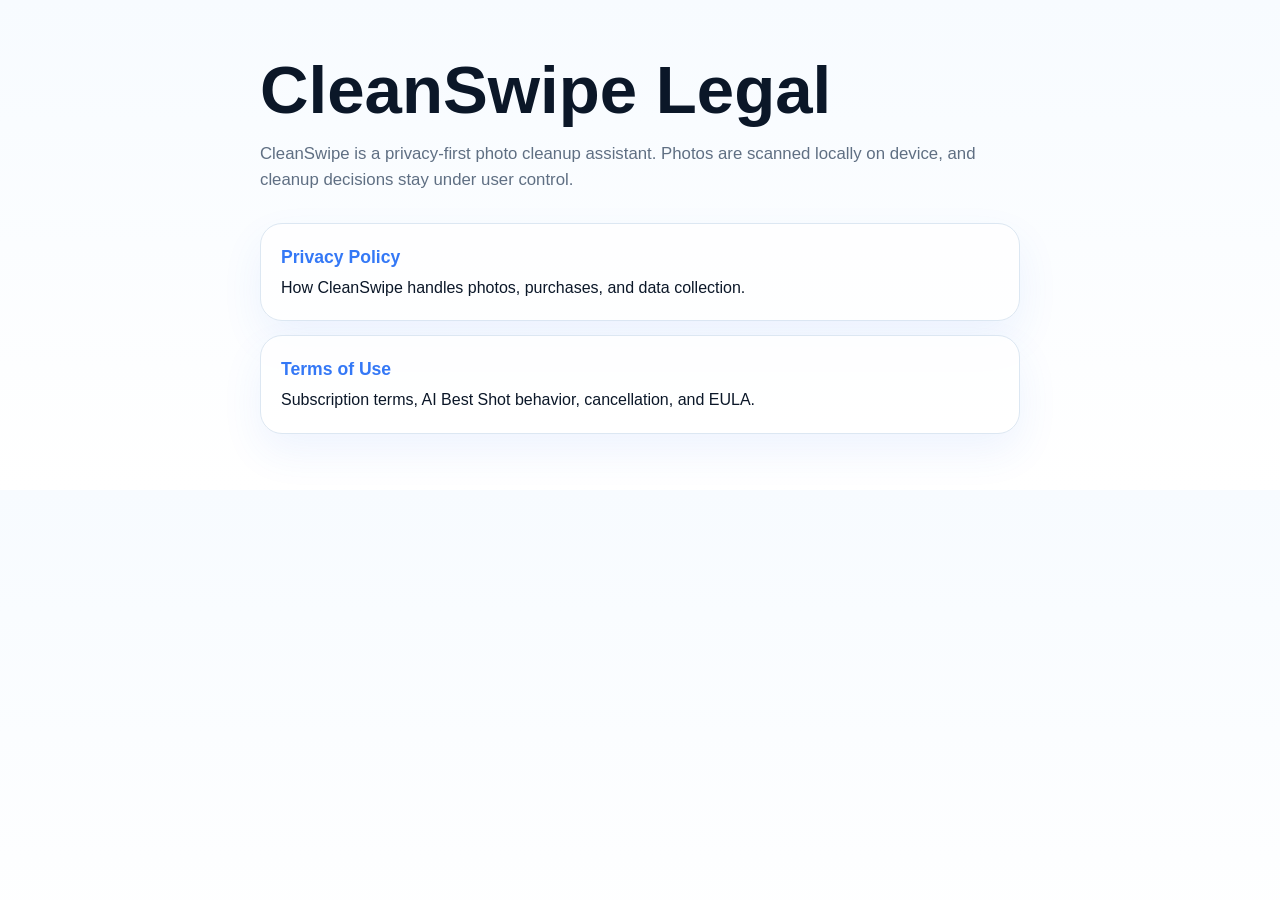
==== legal/index.html @ b32c8df9 "Deploy CleanSwipe public pages" ====
<!doctype html>
<html lang="en">
<head>
  <meta charset="utf-8">
  <meta name="viewport" content="width=device-width, initial-scale=1">
  <title>CleanSwipe Legal</title>
  <style>
    :root {
      color-scheme: light;
      --bg: #f7fbff;
      --card: #ffffff;
      --text: #0b1728;
      --muted: #5f6f83;
      --blue: #3478f6;
      --line: #dce7f2;
    }
    body {
      margin: 0;
      font-family: -apple-system, BlinkMacSystemFont, "SF Pro Text", "Segoe UI", sans-serif;
      background: linear-gradient(180deg, var(--bg), #ffffff);
      color: var(--text);
      line-height: 1.55;
    }
    main {
      max-width: 760px;
      margin: 0 auto;
      padding: 56px 22px;
    }
    h1 {
      margin: 0 0 12px;
      font-size: clamp(2.2rem, 8vw, 4.2rem);
      line-height: 1.02;
      letter-spacing: 0;
    }
    p {
      color: var(--muted);
      font-size: 1.05rem;
    }
    .links {
      display: grid;
      gap: 14px;
      margin-top: 30px;
    }
    a.card {
      display: block;
      padding: 20px;
      border: 1px solid var(--line);
      border-radius: 22px;
      background: rgba(255, 255, 255, 0.82);
      color: var(--text);
      text-decoration: none;
      box-shadow: 0 18px 42px rgba(52, 120, 246, 0.08);
    }
    a.card strong {
      display: block;
      margin-bottom: 4px;
      color: var(--blue);
      font-size: 1.1rem;
    }
  </style>
</head>
<body>
  <main>
    <h1>CleanSwipe Legal</h1>
    <p>
      CleanSwipe is a privacy-first photo cleanup assistant. Photos are scanned
      locally on device, and cleanup decisions stay under user control.
    </p>
    <div class="links">
      <a class="card" href="./privacy.html">
        <strong>Privacy Policy</strong>
        How CleanSwipe handles photos, purchases, and data collection.
      </a>
      <a class="card" href="./terms.html">
        <strong>Terms of Use</strong>
        Subscription terms, AI Best Shot behavior, cancellation, and EULA.
      </a>
    </div>
  </main>
</body>
</html>
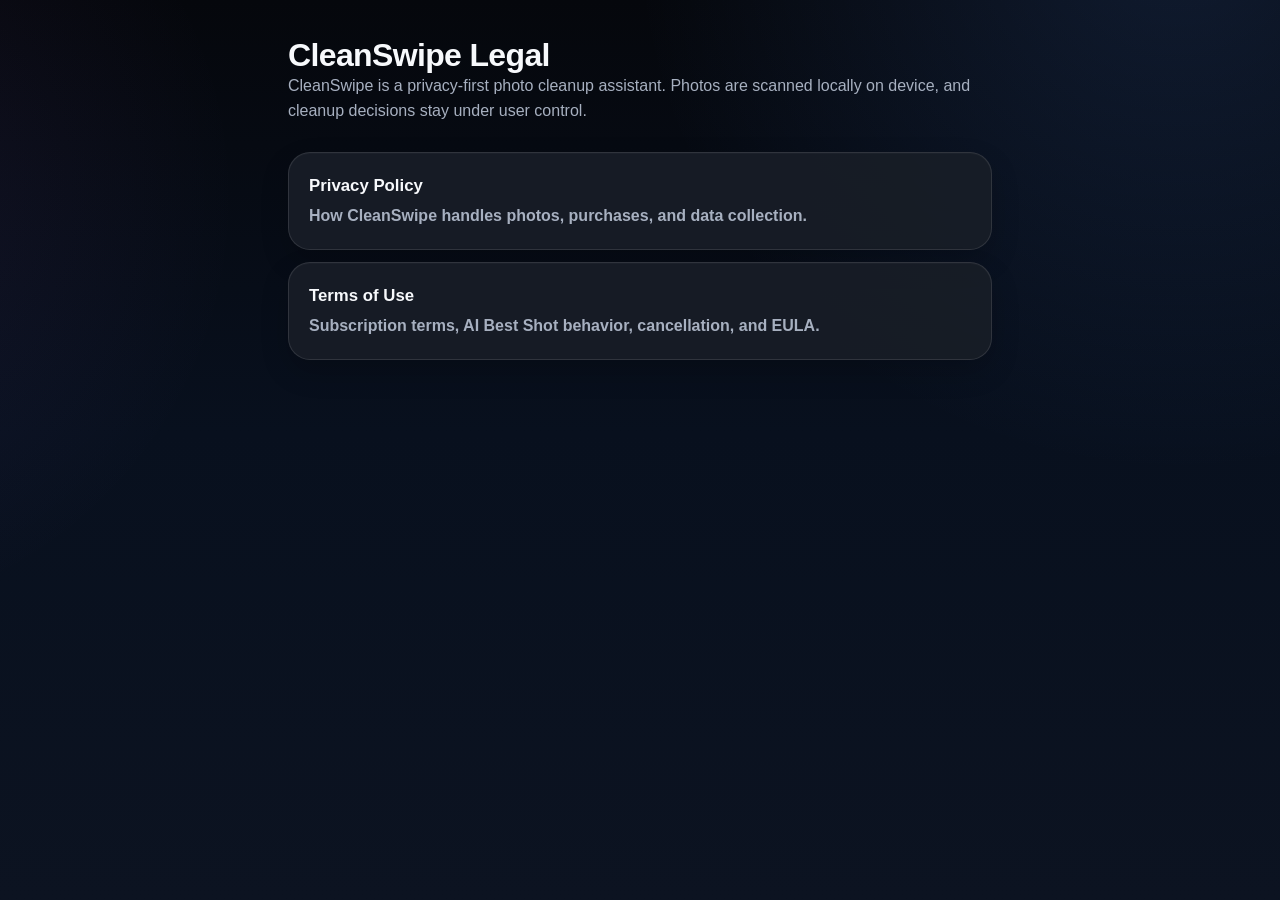
==== commit e1089f43: "Publish updated CleanSwipe privacy and terms for 1.0.5" ====
--- a/legal/index.html
+++ b/legal/index.html
@@ -4,60 +4,7 @@
   <meta charset="utf-8">
   <meta name="viewport" content="width=device-width, initial-scale=1">
   <title>CleanSwipe Legal</title>
-  <style>
-    :root {
-      color-scheme: light;
-      --bg: #f7fbff;
-      --card: #ffffff;
-      --text: #0b1728;
-      --muted: #5f6f83;
-      --blue: #3478f6;
-      --line: #dce7f2;
-    }
-    body {
-      margin: 0;
-      font-family: -apple-system, BlinkMacSystemFont, "SF Pro Text", "Segoe UI", sans-serif;
-      background: linear-gradient(180deg, var(--bg), #ffffff);
-      color: var(--text);
-      line-height: 1.55;
-    }
-    main {
-      max-width: 760px;
-      margin: 0 auto;
-      padding: 56px 22px;
-    }
-    h1 {
-      margin: 0 0 12px;
-      font-size: clamp(2.2rem, 8vw, 4.2rem);
-      line-height: 1.02;
-      letter-spacing: 0;
-    }
-    p {
-      color: var(--muted);
-      font-size: 1.05rem;
-    }
-    .links {
-      display: grid;
-      gap: 14px;
-      margin-top: 30px;
-    }
-    a.card {
-      display: block;
-      padding: 20px;
-      border: 1px solid var(--line);
-      border-radius: 22px;
-      background: rgba(255, 255, 255, 0.82);
-      color: var(--text);
-      text-decoration: none;
-      box-shadow: 0 18px 42px rgba(52, 120, 246, 0.08);
-    }
-    a.card strong {
-      display: block;
-      margin-bottom: 4px;
-      color: var(--blue);
-      font-size: 1.1rem;
-    }
-  </style>
+  <link rel="stylesheet" href="./legal.css">
 </head>
 <body>
   <main>
--- a/legal/legal.css
+++ b/legal/legal.css
@@ -0,0 +1,221 @@
+:root {
+  color-scheme: dark;
+  --canvas-top: #05070c;
+  --canvas-mid: #08101e;
+  --canvas-bottom: #0c1321;
+  --surface: rgba(24, 29, 39, 0.94);
+  --surface-raised: rgba(31, 38, 51, 0.96);
+  --stroke: rgba(255, 255, 255, 0.11);
+  --divider: rgba(255, 255, 255, 0.075);
+  --text: #f7f9fc;
+  --muted: #a7b0c0;
+  --blue: #4e8fff;
+  --green: #32d583;
+  --purple: #a96cf2;
+}
+
+:root[data-theme="dark"] {
+  color-scheme: dark;
+}
+
+* {
+  box-sizing: border-box;
+}
+
+html {
+  min-height: 100%;
+  background: var(--canvas-top);
+  -webkit-text-size-adjust: 100%;
+}
+
+body {
+  min-height: 100vh;
+  margin: 0;
+  font-family: -apple-system, BlinkMacSystemFont, "SF Pro Text", "Helvetica Neue", sans-serif;
+  background:
+    radial-gradient(circle at 92% -8%, rgba(78, 143, 255, 0.15), transparent 34rem),
+    radial-gradient(circle at -15% 22%, rgba(169, 108, 242, 0.08), transparent 27rem),
+    linear-gradient(180deg, var(--canvas-top), var(--canvas-mid) 48%, var(--canvas-bottom));
+  color: var(--text);
+  line-height: 1.55;
+  -webkit-font-smoothing: antialiased;
+}
+
+main {
+  width: min(100%, 760px);
+  margin: 0 auto;
+  padding:
+    max(22px, env(safe-area-inset-top))
+    20px
+    calc(72px + env(safe-area-inset-bottom));
+}
+
+nav {
+  margin-bottom: 18px;
+}
+
+:root[data-theme="dark"] nav {
+  display: none;
+}
+
+nav a {
+  display: inline-flex;
+  align-items: center;
+  min-height: 34px;
+  padding: 0 12px;
+  border: 1px solid rgba(78, 143, 255, 0.24);
+  border-radius: 999px;
+  background: rgba(78, 143, 255, 0.1);
+  color: var(--blue);
+  font-size: 0.86rem;
+  font-weight: 700;
+  letter-spacing: 0.01em;
+  text-decoration: none;
+}
+
+h1 {
+  margin: 0;
+  color: var(--text);
+  font-size: 1.35rem;
+  font-weight: 700;
+  line-height: 1.2;
+  letter-spacing: -0.02em;
+}
+
+.document-summary {
+  margin-top: 5px;
+  color: var(--muted);
+  font-size: 0.94rem;
+  line-height: 1.35;
+}
+
+h2 {
+  margin: 18px 0 0;
+  padding: 16px 16px 0;
+  border: 1px solid var(--stroke);
+  border-bottom: 0;
+  border-radius: 22px 22px 0 0;
+  background: var(--surface);
+  color: var(--text);
+  font-size: 1.04rem;
+  font-weight: 700;
+  line-height: 1.25;
+  letter-spacing: -0.01em;
+}
+
+p,
+li {
+  color: var(--muted);
+  font-size: 1rem;
+}
+
+p {
+  margin: 0;
+}
+
+.meta {
+  display: inline-flex;
+  align-items: center;
+  min-height: 24px;
+  margin-top: 7px;
+  color: var(--green);
+  font-size: 0.78rem;
+  font-weight: 650;
+}
+
+.card {
+  padding: 16px;
+  border: 1px solid var(--stroke);
+  border-radius: 22px;
+  background: var(--surface);
+  box-shadow:
+    0 12px 28px rgba(0, 0, 0, 0.18),
+    inset 0 1px rgba(255, 255, 255, 0.025);
+}
+
+.card {
+  margin-top: 18px;
+}
+
+.card p {
+  color: #bdc5d2;
+}
+
+h2 + p {
+  margin: 0;
+  padding: 7px 16px 16px;
+  border: 1px solid var(--stroke);
+  border-top: 0;
+  border-radius: 0 0 22px 22px;
+  background: var(--surface);
+  box-shadow: 0 12px 28px rgba(0, 0, 0, 0.18);
+}
+
+a {
+  color: var(--blue);
+  font-weight: 650;
+  text-decoration: none;
+}
+
+a:focus-visible {
+  outline: 3px solid rgba(78, 143, 255, 0.55);
+  outline-offset: 3px;
+}
+
+.links {
+  display: grid;
+  gap: 12px;
+  margin-top: 28px;
+}
+
+a.card {
+  display: block;
+  margin-top: 0;
+  color: var(--muted);
+  transition: background-color 160ms ease, border-color 160ms ease, transform 160ms ease;
+}
+
+a.card strong {
+  display: block;
+  margin-bottom: 5px;
+  color: var(--text);
+  font-size: 1.05rem;
+}
+
+@media (hover: hover) {
+  a.card:hover {
+    border-color: rgba(78, 143, 255, 0.34);
+    background-color: var(--surface-raised);
+    transform: translateY(-1px);
+  }
+}
+
+@media (min-width: 680px) {
+  main {
+    padding-top: 36px;
+    padding-right: 28px;
+    padding-left: 28px;
+  }
+
+  h1 {
+    font-size: 2rem;
+  }
+
+  .card {
+    padding: 20px;
+  }
+
+  h2 {
+    padding: 20px 20px 0;
+  }
+
+  h2 + p {
+    padding: 8px 20px 20px;
+  }
+}
+
+@media (prefers-reduced-motion: reduce) {
+  a.card {
+    transition: none;
+  }
+}
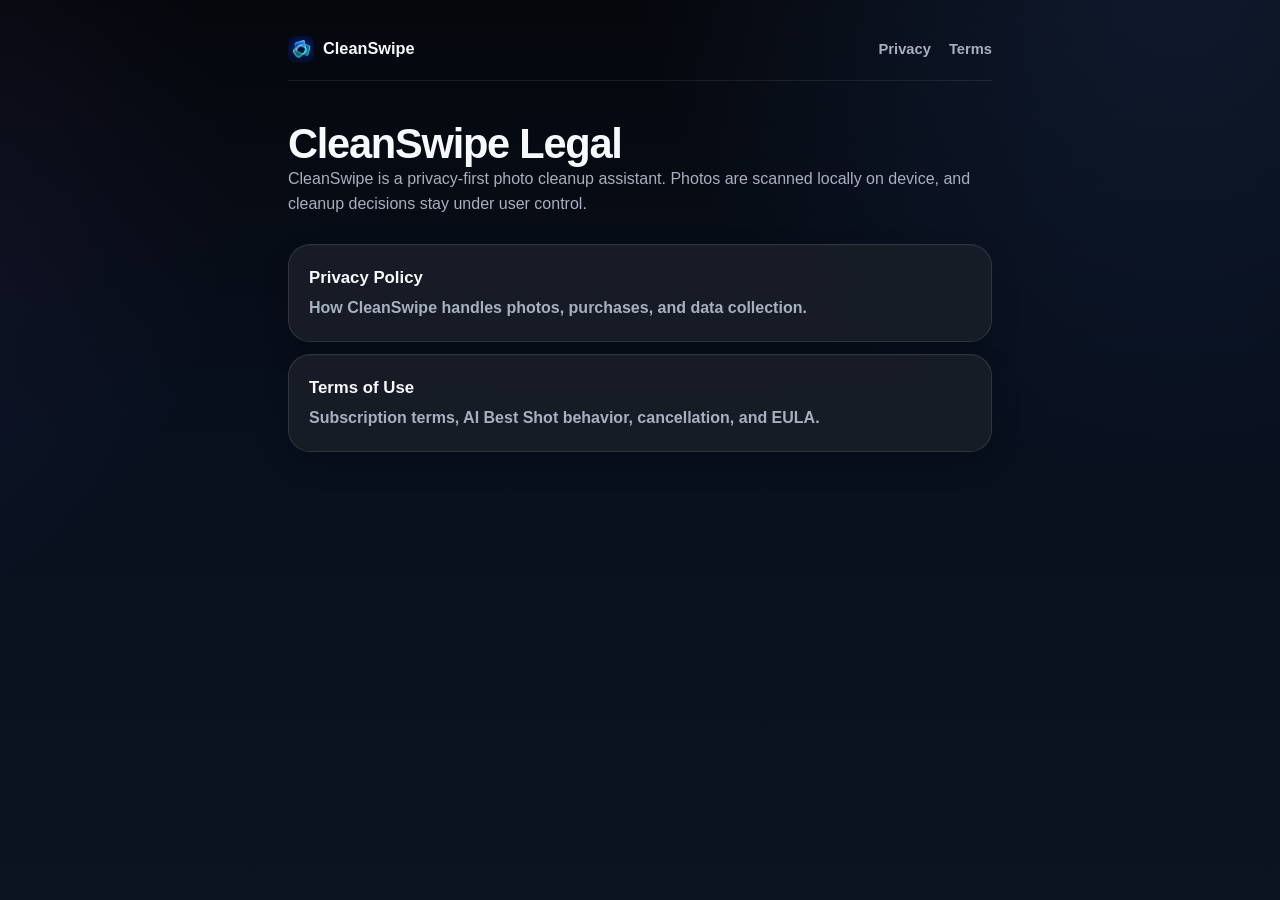
==== commit 27d25ac5: "Redesign CleanSwipe public site Add a root landing page with real app screenshots, safety, privacy a" ====
--- a/legal/index.html
+++ b/legal/index.html
@@ -4,10 +4,14 @@
   <meta charset="utf-8">
   <meta name="viewport" content="width=device-width, initial-scale=1">
   <title>CleanSwipe Legal</title>
+  <meta name="theme-color" content="#04070d">
+  <link rel="icon" type="image/png" href="/assets/img/favicon.png">
+  <link rel="apple-touch-icon" href="/assets/img/apple-touch-icon.png">
   <link rel="stylesheet" href="./legal.css">
 </head>
 <body>
   <main>
+    <nav><a class="brand" href="/"><img src="/assets/img/icon-256.png" alt="" width="26" height="26">CleanSwipe</a><a href="./privacy.html">Privacy</a><a href="./terms.html">Terms</a></nav>
     <h1>CleanSwipe Legal</h1>
     <p>
       CleanSwipe is a privacy-first photo cleanup assistant. Photos are scanned
--- a/legal/legal.css
+++ b/legal/legal.css
@@ -51,7 +51,14 @@
 }
 
 nav {
-  margin-bottom: 18px;
+  display: flex;
+  flex-wrap: wrap;
+  align-items: center;
+  gap: 6px 18px;
+  margin-bottom: 40px;
+  padding-bottom: 18px;
+  border-bottom: 1px solid var(--divider);
+  font-size: 0.92rem;
 }
 
 :root[data-theme="dark"] nav {
@@ -59,27 +66,38 @@
 }
 
 nav a {
+  color: var(--muted);
+  font-weight: 550;
+  text-decoration: none;
+}
+
+nav a:hover {
+  color: var(--text);
+}
+
+nav a.brand {
   display: inline-flex;
   align-items: center;
-  min-height: 34px;
-  padding: 0 12px;
-  border: 1px solid rgba(78, 143, 255, 0.24);
-  border-radius: 999px;
-  background: rgba(78, 143, 255, 0.1);
-  color: var(--blue);
-  font-size: 0.86rem;
+  gap: 9px;
+  margin-right: auto;
+  color: var(--text);
+  font-size: 1.02rem;
   font-weight: 700;
-  letter-spacing: 0.01em;
-  text-decoration: none;
+}
+
+nav a.brand img {
+  width: 26px;
+  height: 26px;
+  border-radius: 7px;
 }
 
 h1 {
   margin: 0;
   color: var(--text);
-  font-size: 1.35rem;
-  font-weight: 700;
-  line-height: 1.2;
-  letter-spacing: -0.02em;
+  font-size: 1.9rem;
+  font-weight: 750;
+  line-height: 1.1;
+  letter-spacing: -0.03em;
 }
 
 .document-summary {
@@ -198,7 +216,7 @@
   }
 
   h1 {
-    font-size: 2rem;
+    font-size: 2.6rem;
   }
 
   .card {
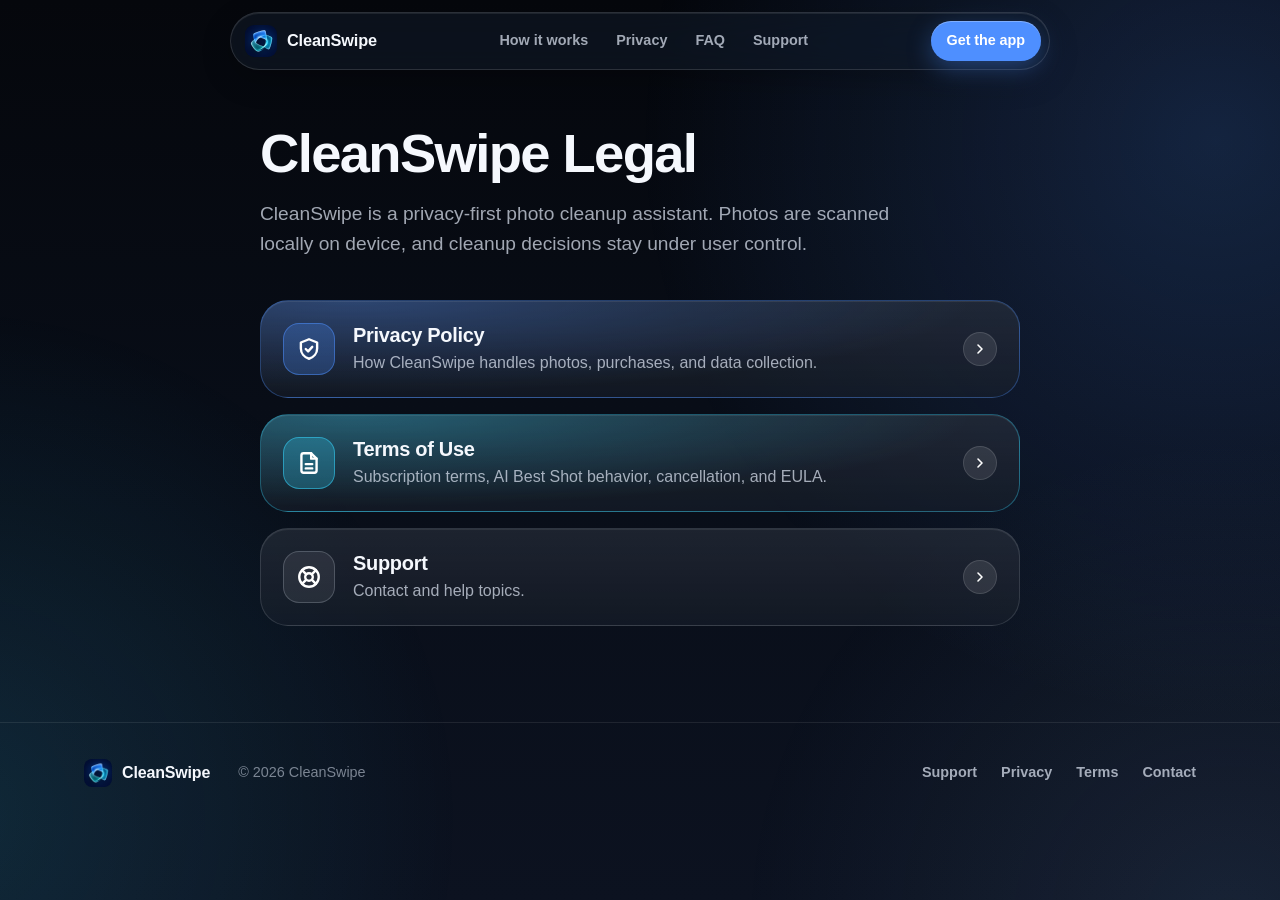
==== commit 38174cc1: "Redesign public site to match the iOS app - Rebuild home, support and legal pages in the Arctic Glas" ====
--- a/legal/index.html
+++ b/legal/index.html
@@ -2,31 +2,100 @@
 <html lang="en">
 <head>
   <meta charset="utf-8">
-  <meta name="viewport" content="width=device-width, initial-scale=1">
+  <meta name="viewport" content="width=device-width, initial-scale=1, viewport-fit=cover">
   <title>CleanSwipe Legal</title>
-  <meta name="theme-color" content="#04070d">
+  <meta name="description" content="CleanSwipe is a privacy-first photo cleanup assistant. Photos are scanned locally on device, and cleanup decisions stay under user control.">
+  <meta name="theme-color" content="#05070C">
+  <link rel="canonical" href="https://cleanswipeapp.github.io/legal/">
+  <meta property="og:type" content="website">
+  <meta property="og:site_name" content="CleanSwipe">
+  <meta property="og:title" content="CleanSwipe Legal">
+  <meta property="og:description" content="CleanSwipe is a privacy-first photo cleanup assistant. Photos are scanned locally on device, and cleanup decisions stay under user control.">
+  <meta property="og:url" content="https://cleanswipeapp.github.io/legal/">
+  <meta property="og:image" content="https://cleanswipeapp.github.io/assets/img/og.png">
+  <meta name="twitter:card" content="summary_large_image">
   <link rel="icon" type="image/png" href="/assets/img/favicon.png">
   <link rel="apple-touch-icon" href="/assets/img/apple-touch-icon.png">
   <link rel="stylesheet" href="./legal.css">
+  <script src="./legal.js" defer></script>
 </head>
-<body>
-  <main>
-    <nav><a class="brand" href="/"><img src="/assets/img/icon-256.png" alt="" width="26" height="26">CleanSwipe</a><a href="./privacy.html">Privacy</a><a href="./terms.html">Terms</a></nav>
-    <h1>CleanSwipe Legal</h1>
-    <p>
-      CleanSwipe is a privacy-first photo cleanup assistant. Photos are scanned
-      locally on device, and cleanup decisions stay under user control.
-    </p>
-    <div class="links">
-      <a class="card" href="./privacy.html">
-        <strong>Privacy Policy</strong>
-        How CleanSwipe handles photos, purchases, and data collection.
+<body id="top">
+  <!-- Icon sprite (stroke style, 24x24, round caps) -->
+  <svg width="0" height="0" style="position:absolute" aria-hidden="true" focusable="false">
+    <defs>
+      <symbol id="i-shield" viewBox="0 0 24 24"><path d="M12 3 4.5 6v5.5c0 4.4 3 8.2 7.5 9.5 4.5-1.3 7.5-5.1 7.5-9.5V6L12 3Z"/><path d="m9 12 2.2 2.2 3.8-4.2"/></symbol>
+      <symbol id="i-doc" viewBox="0 0 24 24"><path d="M14 3H7a2 2 0 0 0-2 2v14a2 2 0 0 0 2 2h10a2 2 0 0 0 2-2V8l-5-5Z"/><path d="M14 3v5h5"/><path d="M9 13h6M9 17h6"/></symbol>
+      <symbol id="i-help" viewBox="0 0 24 24"><circle cx="12" cy="12" r="9"/><circle cx="12" cy="12" r="3.5"/><path d="m5.6 5.6 3.9 3.9M14.5 14.5l3.9 3.9M18.4 5.6l-3.9 3.9M9.5 14.5l-3.9 3.9"/></symbol>
+      <symbol id="i-chevron" viewBox="0 0 24 24"><path d="m9 6 6 6-6 6"/></symbol>
+    </defs>
+  </svg>
+
+  <div class="aurora" aria-hidden="true"><i></i><i></i><i></i></div>
+  <a class="skip" href="#main">Skip to content</a>
+
+  <header class="site-header">
+    <div class="capsule">
+      <a class="brand" href="/" aria-label="CleanSwipe home">
+        <img src="/assets/img/icon-256.png" alt="" width="32" height="32">
+        CleanSwipe
       </a>
-      <a class="card" href="./terms.html">
-        <strong>Terms of Use</strong>
-        Subscription terms, AI Best Shot behavior, cancellation, and EULA.
-      </a>
+      <nav class="nav-links" aria-label="Main">
+        <a href="/#how">How it works</a>
+        <a href="/#privacy">Privacy</a>
+        <a href="/#faq">FAQ</a>
+        <a href="/support.html">Support</a>
+      </nav>
+      <a class="btn" href="https://apps.apple.com/us/app/cleanswipe-photo-cleaner/id6784292572">Get the app</a>
+    </div>
+  </header>
+
+  <main id="main" tabindex="-1">
+    <div class="shell shell-index">
+      <div class="index-head">
+        <h1>CleanSwipe Legal</h1>
+        <p>
+          CleanSwipe is a privacy-first photo cleanup assistant. Photos are scanned locally on
+          device, and cleanup decisions stay under user control.
+        </p>
+      </div>
+
+      <ul class="links" role="list">
+        <li>
+          <a class="link-card t-blue" href="/legal/privacy.html">
+            <span class="tile"><svg class="ic" aria-hidden="true" focusable="false"><use href="#i-shield"/></svg></span>
+            <span class="body"><strong>Privacy Policy</strong> <span class="desc">How CleanSwipe handles photos, purchases, and data collection.</span></span>
+            <span class="go"><svg class="ic" aria-hidden="true" focusable="false"><use href="#i-chevron"/></svg></span>
+          </a>
+        </li>
+        <li>
+          <a class="link-card t-cyan" href="/legal/terms.html">
+            <span class="tile"><svg class="ic" aria-hidden="true" focusable="false"><use href="#i-doc"/></svg></span>
+            <span class="body"><strong>Terms of Use</strong> <span class="desc">Subscription terms, AI Best Shot behavior, cancellation, and EULA.</span></span>
+            <span class="go"><svg class="ic" aria-hidden="true" focusable="false"><use href="#i-chevron"/></svg></span>
+          </a>
+        </li>
+        <li>
+          <a class="link-card t-neutral" href="/support.html">
+            <span class="tile"><svg class="ic" aria-hidden="true" focusable="false"><use href="#i-help"/></svg></span>
+            <span class="body"><strong>Support</strong> <span class="desc">Contact and help topics.</span></span>
+            <span class="go"><svg class="ic" aria-hidden="true" focusable="false"><use href="#i-chevron"/></svg></span>
+          </a>
+        </li>
+      </ul>
     </div>
   </main>
+
+  <footer class="site-footer">
+    <div class="wrap">
+      <a class="brand" href="/"><img src="/assets/img/icon-256.png" alt="" width="28" height="28">CleanSwipe</a>
+      <span>© 2026 CleanSwipe</span>
+      <nav aria-label="Footer">
+        <a href="/support.html">Support</a>
+        <a href="/legal/privacy.html">Privacy</a>
+        <a href="/legal/terms.html">Terms</a>
+        <a href="mailto:azizconi1@gmail.com">Contact</a>
+      </nav>
+    </div>
+  </footer>
 </body>
 </html>
--- a/legal/legal.css
+++ b/legal/legal.css
@@ -1,239 +1,681 @@
+/* CleanSwipe legal pages — Arctic Glass (dark only).
+   Standalone: the legal pages do not load /assets/site.css, so the tokens, header capsule,
+   buttons and footer are replicated here and must stay visually identical to the main site.
+   System fonts only, no external requests. */
+
 :root {
   color-scheme: dark;
-  --canvas-top: #05070c;
-  --canvas-mid: #08101e;
-  --canvas-bottom: #0c1321;
-  --surface: rgba(24, 29, 39, 0.94);
-  --surface-raised: rgba(31, 38, 51, 0.96);
-  --stroke: rgba(255, 255, 255, 0.11);
-  --divider: rgba(255, 255, 255, 0.075);
-  --text: #f7f9fc;
-  --muted: #a7b0c0;
-  --blue: #4e8fff;
-  --green: #32d583;
-  --purple: #a96cf2;
-}
-
-:root[data-theme="dark"] {
-  color-scheme: dark;
-}
-
-* {
-  box-sizing: border-box;
-}
+
+  /* Canvas */
+  --canvas-top: #05070C;
+  --canvas-mid: #080D17;
+  --canvas-bottom: #0C1220;
+
+  /* Surfaces & strokes */
+  --raised: #121925;
+  --elevated: #17202F;
+  --hairline: rgba(255, 255, 255, 0.13);
+  --divider: rgba(255, 255, 255, 0.085);
+
+  /* Text */
+  --text: #F5F8FD;
+  --text-2: rgba(234, 242, 255, 0.68);
+  --text-3: rgba(234, 242, 255, 0.50);
+
+  /* Accents */
+  --primary: #4E8FFF;
+  --arctic: #5EA1FF;
+  --icy: #89BDF8;
+  --cyan: #36D8FF;
+  --keep: #20BE77;
+  --mark: #EC5070;
+
+  /* Shape */
+  --r-card: 28px;
+  --r-tile: 18px;
+  --r-icon: 16px;
+
+  /* Glass recipe */
+  --glass: rgba(18, 25, 37, 0.55);
+  --sheen: linear-gradient(180deg, rgba(255, 255, 255, 0.07), rgba(255, 255, 255, 0.02));
+  --highlight: inset 0 1px 0 rgba(255, 255, 255, 0.08);
+
+  /* Motion */
+  --ease: cubic-bezier(.2, .8, .2, 1);
+  --spring: cubic-bezier(.34, 1.56, .64, 1);
+
+  --focus: rgba(94, 161, 255, 0.75);
+  --font: -apple-system, BlinkMacSystemFont, "SF Pro Display", "SF Pro Text", "Helvetica Neue", "Segoe UI", sans-serif;
+}
+
+/* ---------- Base ---------- */
+*, *::before, *::after { box-sizing: border-box; }
 
 html {
-  min-height: 100%;
-  background: var(--canvas-top);
+  background: var(--canvas-mid);
   -webkit-text-size-adjust: 100%;
+  scroll-padding-top: 96px;
+}
+@media (prefers-reduced-motion: no-preference) {
+  html { scroll-behavior: smooth; }
 }
 
 body {
+  margin: 0;
   min-height: 100vh;
-  margin: 0;
-  font-family: -apple-system, BlinkMacSystemFont, "SF Pro Text", "Helvetica Neue", sans-serif;
-  background:
-    radial-gradient(circle at 92% -8%, rgba(78, 143, 255, 0.15), transparent 34rem),
-    radial-gradient(circle at -15% 22%, rgba(169, 108, 242, 0.08), transparent 27rem),
-    linear-gradient(180deg, var(--canvas-top), var(--canvas-mid) 48%, var(--canvas-bottom));
+  font-family: var(--font);
+  font-size: 17px;
+  line-height: 1.55;
   color: var(--text);
-  line-height: 1.55;
+  background: linear-gradient(180deg, var(--canvas-top) 0%, var(--canvas-mid) 45%, var(--canvas-bottom) 100%);
   -webkit-font-smoothing: antialiased;
-}
-
-main {
-  width: min(100%, 760px);
+  overflow-x: clip;
+}
+
+main { position: relative; z-index: 1; display: block; }
+main:focus { outline: none; }
+
+img, svg { display: block; }
+img { max-width: 100%; height: auto; }
+p, ol, ul { margin: 0; }
+
+a { color: var(--icy); text-decoration: none; -webkit-tap-highlight-color: transparent; }
+a:focus-visible, summary:focus-visible {
+  outline: 3px solid var(--focus);
+  outline-offset: 3px;
+}
+
+/* Icons: stroke style, 24x24 sprite. Stroke settings inherit into the <use>d symbols. */
+.ic {
+  flex: none;
+  width: 20px;
+  height: 20px;
+  fill: none;
+  stroke: currentColor;
+  stroke-width: 2;
+  stroke-linecap: round;
+  stroke-linejoin: round;
+}
+
+.skip {
+  position: absolute;
+  left: 16px;
+  top: -80px;
+  z-index: 100;
+  padding: 10px 18px;
+  border-radius: 999px;
+  background: var(--primary);
+  color: #fff;
+  font-weight: 650;
+}
+.skip:focus { top: 12px; }
+.skip:focus-visible { outline-color: #fff; outline-offset: 2px; }
+
+/* ---------- Aurora (static on reading pages: no drift) ---------- */
+.aurora { position: fixed; inset: 0; z-index: 0; overflow: hidden; pointer-events: none; }
+.aurora i { position: absolute; display: block; border-radius: 50%; }
+.aurora i:nth-child(1) {
+  width: 90vmax; height: 90vmax; right: -40vmax; top: -34vmax;
+  background: radial-gradient(closest-side, rgba(78, 143, 255, 0.20), rgba(78, 143, 255, 0));
+}
+.aurora i:nth-child(2) {
+  width: 80vmax; height: 80vmax; left: -44vmax; top: 34vh;
+  background: radial-gradient(closest-side, rgba(54, 216, 255, 0.12), rgba(54, 216, 255, 0));
+}
+.aurora i:nth-child(3) {
+  width: 76vmax; height: 76vmax; right: -34vmax; bottom: -40vmax;
+  background: radial-gradient(closest-side, rgba(137, 189, 248, 0.10), rgba(137, 189, 248, 0));
+}
+
+/* ---------- Header: glass capsule (same as the main site) ---------- */
+.site-header {
+  position: sticky;
+  top: 0;
+  z-index: 50;
+  padding: 12px 16px 0;
+  pointer-events: none;
+}
+.capsule {
+  pointer-events: auto;
+  display: flex;
+  align-items: center;
+  gap: 12px;
+  max-width: 820px;
+  height: 58px;
   margin: 0 auto;
-  padding:
-    max(22px, env(safe-area-inset-top))
-    20px
-    calc(72px + env(safe-area-inset-bottom));
-}
-
-nav {
+  padding: 0 8px 0 14px;
+  border-radius: 999px;
+  border: 1px solid var(--hairline);
+  background: rgba(18, 25, 37, 0.6);
+  -webkit-backdrop-filter: blur(20px) saturate(160%);
+  backdrop-filter: blur(20px) saturate(160%);
+  box-shadow: inset 0 1px 0 rgba(255, 255, 255, 0.08), 0 10px 30px rgba(0, 0, 0, 0.22);
+  transition: background-color 250ms ease, border-color 250ms ease;
+}
+.site-header.scrolled .capsule {
+  background: rgba(18, 25, 37, 0.78);
+  border-color: rgba(255, 255, 255, 0.17);
+}
+
+.brand {
+  display: inline-flex;
+  align-items: center;
+  gap: 10px;
+  border-radius: 999px;
+  color: var(--text);
+  font-size: 1.02rem;
+  font-weight: 750;
+  letter-spacing: -0.01em;
+  line-height: 1.2;
+  white-space: nowrap;
+}
+.brand img { width: 32px; height: 32px; border-radius: 9px; }
+
+.nav-links { display: flex; align-items: center; gap: 2px; margin: 0 auto; }
+.nav-links a {
+  display: inline-flex;
+  align-items: center;
+  min-height: 38px;
+  padding: 0 13px;
+  border-radius: 999px;
+  color: var(--text-2);
+  font-size: 0.9rem;
+  font-weight: 600;
+  line-height: 1.2;
+  white-space: nowrap;
+  transition: background-color 200ms ease, color 200ms ease, transform 500ms var(--spring);
+}
+.nav-links a:active { transform: scale(.965); transition-duration: 120ms; }
+.nav-links a[aria-current] { color: var(--arctic); background: rgba(255, 255, 255, 0.10); }
+@media (hover: hover) {
+  .nav-links a:hover { color: var(--text); background: rgba(255, 255, 255, 0.06); }
+  .nav-links a[aria-current]:hover { color: var(--arctic); background: rgba(255, 255, 255, 0.12); }
+}
+
+/* ---------- Buttons ---------- */
+.btn {
+  display: inline-flex;
+  align-items: center;
+  justify-content: center;
+  min-height: 40px;
+  padding: 0 16px;
+  border-radius: 999px;
+  color: #fff;
+  background: var(--primary);
+  box-shadow: inset 0 1px 0 rgba(255, 255, 255, 0.28), 0 8px 24px rgba(78, 143, 255, 0.35);
+  font-size: 0.9rem;
+  font-weight: 650;
+  letter-spacing: -0.005em;
+  line-height: 1.2;
+  white-space: nowrap;
+  transition: transform 500ms var(--spring), background-color 200ms ease;
+}
+.btn:active { transform: scale(.965); transition-duration: 120ms; }
+@media (hover: hover) { .btn:hover { background: #5E9BFF; } }
+
+/* ---------- Page shell ---------- */
+.shell {
+  width: 100%;
+  max-width: 1060px;
+  margin: 0 auto;
+  padding: clamp(28px, 5vw, 56px) 24px clamp(56px, 8vw, 96px);
+}
+
+/* Breadcrumb */
+.crumbs { margin-bottom: 22px; }
+.crumbs ol {
   display: flex;
   flex-wrap: wrap;
   align-items: center;
-  gap: 6px 18px;
-  margin-bottom: 40px;
-  padding-bottom: 18px;
-  border-bottom: 1px solid var(--divider);
-  font-size: 0.92rem;
-}
-
-:root[data-theme="dark"] nav {
-  display: none;
-}
-
-nav a {
-  color: var(--muted);
-  font-weight: 550;
-  text-decoration: none;
-}
-
-nav a:hover {
-  color: var(--text);
-}
-
-nav a.brand {
-  display: inline-flex;
-  align-items: center;
-  gap: 9px;
-  margin-right: auto;
-  color: var(--text);
-  font-size: 1.02rem;
-  font-weight: 700;
-}
-
-nav a.brand img {
-  width: 26px;
-  height: 26px;
-  border-radius: 7px;
-}
-
-h1 {
+  gap: 4px 10px;
+  padding: 0;
+  list-style: none;
+  color: var(--text-2);
+  font-size: 0.9rem;
+  font-weight: 600;
+  line-height: 1.4;
+}
+.crumbs li + li::before {
+  content: "/";
+  content: "/" / "";
+  margin-right: 10px;
+  color: var(--text-3);
+}
+.crumbs a { color: var(--text-2); border-radius: 6px; }
+.crumbs [aria-current] { color: var(--text); }
+@media (hover: hover) { .crumbs a:hover { color: var(--text); text-decoration: underline; text-underline-offset: 3px; } }
+
+/* Title block */
+.doc-head { max-width: 760px; margin-bottom: clamp(28px, 4vw, 44px); }
+.doc-head h1, .index-head h1 {
   margin: 0;
-  color: var(--text);
-  font-size: 1.9rem;
-  font-weight: 750;
-  line-height: 1.1;
+  font-size: clamp(2.2rem, 7vw, 3.4rem);
+  font-weight: 800;
+  line-height: 1.04;
   letter-spacing: -0.03em;
-}
-
+  text-wrap: balance;
+}
 .document-summary {
-  margin-top: 5px;
-  color: var(--muted);
-  font-size: 0.94rem;
-  line-height: 1.35;
-}
-
-h2 {
-  margin: 18px 0 0;
-  padding: 16px 16px 0;
-  border: 1px solid var(--stroke);
-  border-bottom: 0;
-  border-radius: 22px 22px 0 0;
-  background: var(--surface);
-  color: var(--text);
-  font-size: 1.04rem;
-  font-weight: 700;
-  line-height: 1.25;
-  letter-spacing: -0.01em;
-}
-
-p,
-li {
-  color: var(--muted);
-  font-size: 1rem;
-}
-
-p {
-  margin: 0;
-}
-
+  margin-top: 14px;
+  color: var(--text-2);
+  font-size: clamp(1.05rem, 2vw, 1.2rem);
+  line-height: 1.5;
+}
 .meta {
   display: inline-flex;
   align-items: center;
-  min-height: 24px;
-  margin-top: 7px;
-  color: var(--green);
-  font-size: 0.78rem;
+  gap: 8px;
+  margin-top: 20px;
+  min-height: 30px;
+  padding: 0 13px 0 11px;
+  border-radius: 999px;
+  border: 1px solid var(--hairline);
+  background: rgba(255, 255, 255, 0.07);
+  box-shadow: var(--highlight);
+  color: var(--text-2);
+  font-size: 0.82rem;
+  font-weight: 600;
+  line-height: 1.4;
+}
+.meta::before {
+  content: "";
+  width: 6px;
+  height: 6px;
+  border-radius: 50%;
+  background: var(--arctic);
+  box-shadow: 0 0 0 3px rgba(94, 161, 255, 0.18);
+}
+
+/* ---------- Layout: TOC + article ---------- */
+.layout { display: block; }
+
+/* Table of contents. Desktop: sticky rail. Below 1000px: collapsed glass card. */
+.toc-d { display: none; }
+
+.toc-title {
+  margin: 0 0 10px;
+  padding-left: 15px;
+  color: var(--text-3);
+  font-size: 0.76rem;
+  font-weight: 700;
+  letter-spacing: 0.08em;
+  text-transform: uppercase;
+  line-height: 1.4;
+}
+.toc-list {
+  margin: 0;
+  padding: 0;
+  list-style: none;
+  border-left: 1px solid var(--divider);
+}
+.toc-list a {
+  display: block;
+  margin-left: -1px;
+  padding: 7px 12px 7px 14px;
+  border-left: 2px solid transparent;
+  border-radius: 0 10px 10px 0;
+  color: var(--text-2);
+  font-size: 0.9rem;
+  font-weight: 550;
+  line-height: 1.4;
+  transition: color 200ms ease, background-color 200ms ease, border-color 200ms ease;
+}
+.toc-list a:focus-visible { outline-offset: -3px; border-radius: 10px; }
+.toc-list a[aria-current="true"] {
+  color: var(--text);
+  border-left-color: var(--arctic);
+  background: linear-gradient(90deg, rgba(78, 143, 255, 0.18), rgba(78, 143, 255, 0));
+}
+@media (hover: hover) {
+  .toc-list a:hover { color: var(--text); background: rgba(255, 255, 255, 0.05); }
+  .toc-list a[aria-current="true"]:hover { background: linear-gradient(90deg, rgba(78, 143, 255, 0.24), rgba(78, 143, 255, 0.02)); }
+}
+
+.toc-m {
+  margin-bottom: 28px;
+  border-radius: var(--r-tile);
+  border: 1px solid var(--hairline);
+  background: var(--sheen), var(--glass);
+  box-shadow: var(--highlight);
+}
+.toc-m summary {
+  display: flex;
+  align-items: center;
+  justify-content: space-between;
+  gap: 12px;
+  min-height: 52px;
+  padding: 0 18px;
+  border-radius: var(--r-tile);
+  color: var(--text);
   font-weight: 650;
-}
-
-.card {
-  padding: 16px;
-  border: 1px solid var(--stroke);
-  border-radius: 22px;
-  background: var(--surface);
-  box-shadow:
-    0 12px 28px rgba(0, 0, 0, 0.18),
-    inset 0 1px rgba(255, 255, 255, 0.025);
-}
-
-.card {
-  margin-top: 18px;
-}
-
-.card p {
-  color: #bdc5d2;
-}
-
-h2 + p {
+  list-style: none;
+  cursor: pointer;
+  -webkit-tap-highlight-color: transparent;
+}
+.toc-m summary::-webkit-details-marker { display: none; }
+.toc-m summary .ic { width: 18px; height: 18px; color: var(--text-2); transform: rotate(90deg); transition: transform 250ms var(--ease); }
+.toc-m[open] summary .ic { transform: rotate(-90deg); }
+.toc-m .toc-list { margin: 2px 18px 16px; }
+
+/* ---------- Article (prose) ---------- */
+.prose { min-width: 0; max-width: 70ch; }
+
+.callout {
+  display: flex;
+  align-items: flex-start;
+  gap: 16px;
+  padding: 20px 22px;
+  border-radius: var(--r-tile);
+  border: 1px solid rgba(94, 161, 255, 0.34);
+  background:
+    radial-gradient(120% 140% at 0% 0%, rgba(78, 143, 255, 0.24), rgba(78, 143, 255, 0) 70%),
+    var(--sheen),
+    var(--glass);
+  box-shadow: var(--highlight);
+}
+.callout .tile {
+  display: grid;
+  place-items: center;
+  flex: none;
+  width: 40px;
+  height: 40px;
+  border-radius: 13px;
+  color: #fff;
+  background: rgba(78, 143, 255, 0.25);
+  border: 1px solid rgba(78, 143, 255, 0.5);
+}
+.callout .tile .ic { width: 22px; height: 22px; stroke-width: 2.2; }
+.prose .callout p { margin: 0; color: rgba(245, 248, 253, 0.88); font-size: 17px; line-height: 1.65; }
+
+.sec {
+  margin-top: 48px;
+  padding-top: 28px;
+  border-top: 1px solid var(--divider);
+}
+.sec-head { display: flex; align-items: baseline; gap: 6px; margin-bottom: 12px; }
+.sec h2 {
+  min-width: 0;
   margin: 0;
-  padding: 7px 16px 16px;
-  border: 1px solid var(--stroke);
-  border-top: 0;
-  border-radius: 0 0 22px 22px;
-  background: var(--surface);
-  box-shadow: 0 12px 28px rgba(0, 0, 0, 0.18);
-}
-
-a {
-  color: var(--blue);
+  font-size: 22px;
+  font-weight: 750;
+  line-height: 1.3;
+  letter-spacing: -0.015em;
+  color: var(--text);
+  text-wrap: balance;
+}
+.anchor {
+  flex: none;
+  padding: 0 7px;
+  border-radius: 8px;
+  color: var(--text-3);
+  font-size: 1.05rem;
+  font-weight: 600;
+  line-height: 1.3;
+  opacity: 0;
+  transition: opacity 150ms ease, color 150ms ease;
+}
+.sec-head:hover .anchor, .anchor:focus-visible { opacity: 1; }
+@media (hover: hover) { .anchor:hover { color: var(--icy); } }
+
+.prose p {
+  margin-bottom: 1.05em;
+  color: var(--text-2);
+  font-size: 17px;
+  line-height: 1.7;
+}
+.prose p:last-child { margin-bottom: 0; }
+.prose strong { color: var(--text); font-weight: 650; }
+.prose p a {
+  color: var(--icy);
+  font-weight: 600;
+  text-decoration: underline;
+  text-decoration-color: rgba(137, 189, 248, 0.5);
+  text-decoration-thickness: 1px;
+  text-underline-offset: 3px;
+}
+@media (hover: hover) { .prose p a:hover { text-decoration-color: var(--icy); text-decoration-thickness: 2px; } }
+
+/* End of article: back to top + related links */
+.article-end { margin-top: 56px; padding-top: 24px; border-top: 1px solid var(--divider); }
+.to-top {
+  display: inline-flex;
+  align-items: center;
+  gap: 8px;
+  min-height: 40px;
+  padding: 0 16px 0 12px;
+  border-radius: 999px;
+  border: 1px solid var(--hairline);
+  background: rgba(255, 255, 255, 0.07);
+  box-shadow: var(--highlight);
+  color: var(--text);
+  font-size: 0.9rem;
   font-weight: 650;
-  text-decoration: none;
-}
-
-a:focus-visible {
-  outline: 3px solid rgba(78, 143, 255, 0.55);
-  outline-offset: 3px;
-}
-
+  line-height: 1.2;
+  transition: background-color 200ms ease, transform 500ms var(--spring);
+}
+.to-top .ic { width: 17px; height: 17px; color: var(--icy); }
+.to-top:active { transform: scale(.965); transition-duration: 120ms; }
+@media (hover: hover) { .to-top:hover { background: rgba(255, 255, 255, 0.12); } }
+
+.related { display: grid; grid-template-columns: repeat(2, minmax(0, 1fr)); gap: 14px; margin-top: 22px; }
+.rel-card {
+  display: flex;
+  align-items: center;
+  gap: 14px;
+  min-width: 0;
+  padding: 16px 16px 16px 20px;
+  border-radius: var(--r-tile);
+  border: 1px solid var(--hairline);
+  background: var(--sheen), var(--glass);
+  box-shadow: var(--highlight);
+  color: var(--text-2);
+  font-size: 0.95rem;
+  line-height: 1.4;
+  transition: border-color 200ms ease, background-color 200ms ease, transform 500ms var(--spring);
+}
+.rel-card strong { display: block; margin-bottom: 2px; color: var(--text); font-size: 1.05rem; font-weight: 700; letter-spacing: -0.01em; }
+.rel-card .ic { margin-left: auto; width: 20px; height: 20px; color: var(--text-3); transition: transform 300ms var(--ease), color 200ms ease; }
+.rel-card:active { transform: scale(.985); transition-duration: 120ms; }
+@media (hover: hover) {
+  .rel-card:hover { border-color: rgba(137, 189, 248, 0.38); background: var(--sheen), rgba(23, 32, 47, 0.7); }
+  .rel-card:hover .ic { color: var(--icy); transform: translateX(2px); }
+}
+
+/* ---------- Legal index ---------- */
+.shell-index { max-width: 808px; }
+.index-head p {
+  max-width: 60ch;
+  margin-top: 16px;
+  color: var(--text-2);
+  font-size: clamp(1.05rem, 2vw, 1.2rem);
+  line-height: 1.6;
+}
 .links {
   display: grid;
-  gap: 12px;
-  margin-top: 28px;
-}
-
-a.card {
+  gap: 16px;
+  margin: clamp(28px, 4vw, 40px) 0 0;
+  padding: 0;
+  list-style: none;
+}
+
+.link-card {
+  --tint-rgb: 78, 143, 255;
+  --glow-a: .32;
+  --edge-a: .34;
+  --tile-a: .25;
+  --tile-edge-a: .5;
+  position: relative;
+  display: flex;
+  align-items: center;
+  gap: 18px;
+  padding: 22px;
+  border-radius: var(--r-card);
+  border: 1px solid rgba(var(--tint-rgb), var(--edge-a));
+  background:
+    radial-gradient(120% 140% at 12% 0%, rgba(var(--tint-rgb), var(--glow-a)), rgba(var(--tint-rgb), 0) 68%),
+    var(--sheen),
+    var(--glass);
+  box-shadow: var(--highlight);
+  color: var(--text-2);
+  line-height: 1.45;
+  transition: transform 500ms var(--spring), border-color 200ms ease;
+}
+.link-card:active { transform: scale(.985); transition-duration: 120ms; }
+.t-blue { --tint-rgb: 78, 143, 255; }
+.t-cyan { --tint-rgb: 54, 216, 255; }
+.t-neutral { --tint-rgb: 234, 242, 255; --glow-a: 0; --edge-a: .13; --tile-a: .08; --tile-edge-a: .2; }
+
+.link-card .tile {
+  display: grid;
+  place-items: center;
+  flex: none;
+  width: 52px;
+  height: 52px;
+  border-radius: var(--r-icon);
+  color: #fff;
+  background: rgba(var(--tint-rgb), var(--tile-a));
+  border: 1px solid rgba(var(--tint-rgb), var(--tile-edge-a));
+}
+.link-card .tile .ic { width: 26px; height: 26px; stroke-width: 2.2; }
+.link-card .body { min-width: 0; }
+.link-card strong {
   display: block;
-  margin-top: 0;
-  color: var(--muted);
-  transition: background-color 160ms ease, border-color 160ms ease, transform 160ms ease;
-}
-
-a.card strong {
-  display: block;
-  margin-bottom: 5px;
+  margin-bottom: 4px;
   color: var(--text);
-  font-size: 1.05rem;
-}
-
+  font-size: 1.25rem;
+  font-weight: 750;
+  letter-spacing: -0.015em;
+  line-height: 1.2;
+}
+.link-card .desc { display: block; font-size: 1rem; }
+.link-card .go {
+  display: grid;
+  place-items: center;
+  flex: none;
+  width: 34px;
+  height: 34px;
+  margin-left: auto;
+  border-radius: 50%;
+  border: 1px solid rgba(255, 255, 255, 0.12);
+  background: rgba(255, 255, 255, 0.10);
+  color: #fff;
+  transition: background-color 200ms ease, transform 300ms var(--ease);
+}
+.link-card .go .ic { width: 16px; height: 16px; stroke-width: 2.4; }
 @media (hover: hover) {
-  a.card:hover {
-    border-color: rgba(78, 143, 255, 0.34);
-    background-color: var(--surface-raised);
-    transform: translateY(-1px);
+  .link-card:hover { border-color: rgba(var(--tint-rgb), .6); }
+  .t-neutral:hover { border-color: rgba(255, 255, 255, 0.26); }
+  .link-card:hover .go { background: rgba(255, 255, 255, 0.18); transform: translateX(2px); }
+}
+
+/* ---------- Footer ---------- */
+.site-footer {
+  position: relative;
+  z-index: 1;
+  padding: 36px 0 calc(40px + env(safe-area-inset-bottom));
+  border-top: 1px solid var(--divider);
+  color: var(--text-3);
+  font-size: 0.9rem;
+  line-height: 1.5;
+}
+.site-footer .wrap {
+  display: flex;
+  flex-wrap: wrap;
+  align-items: center;
+  gap: 16px 28px;
+  width: 100%;
+  max-width: 1160px;
+  margin: 0 auto;
+  padding: 0 24px;
+}
+.site-footer nav { display: flex; flex-wrap: wrap; gap: 8px 24px; margin-left: auto; }
+.site-footer nav a { color: var(--text-2); font-weight: 550; }
+.site-footer .brand { font-size: 1rem; }
+.site-footer .brand img { width: 28px; height: 28px; border-radius: 8px; }
+@media (hover: hover) { .site-footer nav a:hover { color: var(--text); } }
+
+/* ---------- Responsive ---------- */
+@media (min-width: 1000px) {
+  .layout {
+    display: grid;
+    grid-template-columns: 240px minmax(0, 70ch);
+    column-gap: 56px;
+    align-items: start;
   }
-}
-
-@media (min-width: 680px) {
-  main {
-    padding-top: 36px;
-    padding-right: 28px;
-    padding-left: 28px;
+  .toc {
+    position: sticky;
+    top: 96px;
+    max-height: calc(100vh - 120px);
+    overflow-y: auto;
+    overscroll-behavior: contain;
+    scrollbar-width: thin;
   }
-
-  h1 {
-    font-size: 2.6rem;
+  .toc-d { display: block; }
+  .toc-m { display: none; }
+}
+
+@media (max-width: 999.98px) {
+  .shell { max-width: 720px; }
+  .shell-index { max-width: 808px; }
+}
+
+@media (max-width: 780px) {
+  .nav-links { display: none; }
+  .capsule .btn { margin-left: auto; }
+}
+
+@media (max-width: 720px) {
+  .site-header { padding-inline: 12px; }
+  .shell { padding-inline: 20px; }
+  .site-footer .wrap { padding-inline: 20px; }
+  .site-footer nav { margin-left: 0; }
+  .related { grid-template-columns: 1fr; }
+  .callout { padding: 18px; gap: 14px; }
+  .sec { margin-top: 40px; padding-top: 24px; }
+}
+
+@media (max-width: 420px) {
+  .link-card { gap: 14px; padding: 18px; }
+  .link-card .tile { width: 46px; height: 46px; border-radius: 14px; }
+  .link-card .tile .ic { width: 24px; height: 24px; }
+  .link-card strong { font-size: 1.15rem; }
+  .link-card .desc { font-size: 0.95rem; }
+}
+
+/* ---------- Reduced motion: no smooth scroll, no transitions ---------- */
+@media (prefers-reduced-motion: reduce) {
+  html { scroll-behavior: auto; }
+  *, *::before, *::after { transition: none !important; }
+  .btn:active, .nav-links a:active, .to-top:active, .rel-card:active, .link-card:active { transform: none; }
+  .toc-m summary .ic { transform: rotate(90deg); }
+  .toc-m[open] summary .ic { transform: rotate(-90deg); }
+}
+
+/* ---------- Print: plain black on white ---------- */
+@media print {
+  :root { color-scheme: light; }
+  html, body { background: #fff !important; color: #000 !important; }
+  body { font-size: 11pt; min-height: 0; overflow: visible; }
+  .aurora, .site-header, .skip, .crumbs, .toc, .site-footer, .article-end, .anchor, .link-card .go { display: none !important; }
+  .shell, .shell-index { max-width: none; padding: 0; }
+  .layout { display: block; }
+  .prose { max-width: none; }
+  .doc-head h1, .index-head h1 { color: #000; font-size: 24pt; }
+  .document-summary, .index-head p, .prose p, .prose .callout p, .link-card .desc { color: #000; font-size: 11pt; line-height: 1.5; }
+  .meta { border-color: #999; background: none; box-shadow: none; color: #000; }
+  .meta::before { display: none; }
+  .callout, .link-card {
+    border-color: #999;
+    background: none;
+    box-shadow: none;
+    break-inside: avoid;
   }
-
-  .card {
-    padding: 20px;
-  }
-
-  h2 {
-    padding: 20px 20px 0;
-  }
-
-  h2 + p {
-    padding: 8px 20px 20px;
-  }
-}
-
-@media (prefers-reduced-motion: reduce) {
-  a.card {
-    transition: none;
-  }
-}
+  .callout .tile, .link-card .tile { display: none; }
+  .sec { margin-top: 18pt; padding-top: 10pt; border-top: 1px solid #ccc; }
+  .sec h2, .link-card strong { color: #000; font-size: 14pt; }
+  .sec-head { break-after: avoid; }
+  .prose p { orphans: 3; widows: 3; }
+  .prose strong { color: #000; }
+  .prose p a, a { color: #000; text-decoration: underline; }
+  a[href^="http"]::after { content: " (" attr(href) ")"; font-size: 0.85em; word-break: break-all; }
+}
